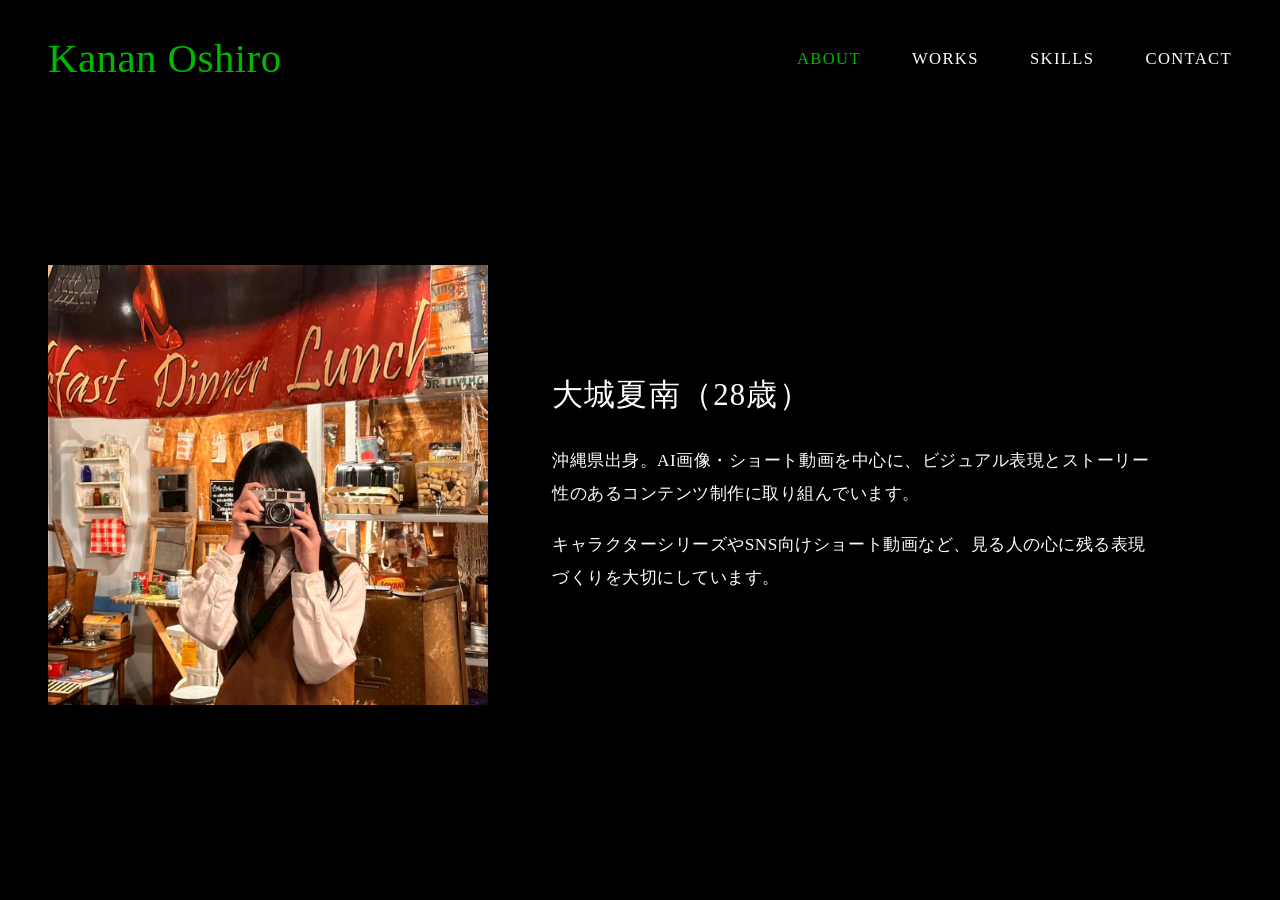
==== about.html @ edc19f33 "Initial website upload" ====
<!DOCTYPE html>
<html lang="ja">
<head>
  <meta charset="UTF-8" />
  <meta name="viewport" content="width=device-width, initial-scale=1.0" />
  <title>ABOUT | Kanan Oshiro</title>
  <link rel="stylesheet" href="style.css" />
</head>
<body>
  <header class="header">
    <a href="index.html" class="logo">Kanan Oshiro</a>
    <nav class="nav" aria-label="メインナビゲーション">
      <a href="about.html" class="active">ABOUT</a>
      <a href="works.html">WORKS</a>
      <a href="skills.html">SKILLS</a>
      <a href="contact.html">CONTACT</a>
    </nav>
  </header>

  <main class="about-main" id="about">
    <div class="about-container">
      <!-- プロフィール画像枠 -->
      <div class="about-media-box" id="aboutMediaBox">
        <img
          src="2_about\ok.jpg"
          alt="大城夏南 プロフィール画像"
          class="about-profile-img"
          onload="document.getElementById('aboutMediaBox').classList.add('has-image')"
          onerror="document.getElementById('aboutMediaBox').classList.remove('has-image')"
        />
        <div class="about-fallback">プロフィール画像</div>
      </div>

      <!-- 氏名・自己紹介文 -->
      <section class="about-content" aria-label="プロフィール紹介">
        <h1 class="about-name">大城夏南（28歳）</h1>
        <div class="about-bio">
          <p>
            沖縄県出身。AI画像・ショート動画を中心に、ビジュアル表現とストーリー性のあるコンテンツ制作に取り組んでいます。
          </p>
          <p>
            キャラクターシリーズやSNS向けショート動画など、見る人の心に残る表現づくりを大切にしています。
          </p>
        </div>
      </section>
    </div>
  </main>
</body>
</html>
---- style.css ----
:root {
  --bg-color: #000000;
  --text-color: #ffffff;
  --accent-color: #00b800;
  --placeholder-bg: #c8d2d9;
}

* {
  box-sizing: border-box;
  margin: 0;
  padding: 0;
}

body {
  background-color: var(--bg-color);
  color: var(--text-color);
  font-family: "Times New Roman", "Yu Mincho", "Hiragino Mincho ProN", Georgia, serif;
  min-height: 100vh;
  display: flex;
  flex-direction: column;
}

/* ヘッダー */
.header {
  width: 100%;
  max-width: 1280px;
  margin: 0 auto;
  padding: 36px 48px 24px;
  display: flex;
  align-items: center;
  justify-content: space-between;
  gap: 24px;
}

.logo {
  color: var(--accent-color);
  text-decoration: none;
  font-size: clamp(28px, 3.2vw, 46px);
  font-weight: 400;
  letter-spacing: 0.01em;
  line-height: 1.1;
  white-space: nowrap;
}

.nav {
  display: flex;
  align-items: center;
  gap: clamp(20px, 4vw, 56px);
  flex-wrap: wrap;
}

.nav a {
  color: var(--text-color);
  text-decoration: none;
  font-size: clamp(14px, 1.3vw, 19px);
  letter-spacing: 0.08em;
  transition: color 0.2s ease, opacity 0.2s ease;
}

.nav a:hover,
.nav a.active {
  color: var(--accent-color);
}

/* メインコンテンツ */
.main {
  flex: 1;
  width: 100%;
  max-width: 1280px;
  margin: 0 auto;
  padding: 12px 48px 48px;
  display: flex;
  align-items: center;
  justify-content: center;
}

.hero-media-box {
  position: relative;
  width: 100%;
  aspect-ratio: 16 / 9;
  max-height: 74vh;
  background-color: var(--placeholder-bg);
  overflow: hidden;
}

.hero-video {
  width: 100%;
  height: 100%;
  object-fit: cover;
  display: block;
}

/* 動画が未設定・読み込み前のフォールバック表示 */
.hero-fallback {
  position: absolute;
  inset: 0;
  display: flex;
  align-items: center;
  justify-content: center;
  color: #111111;
  font-family: "Hiragino Kaku Gothic ProN", "Yu Gothic", sans-serif;
  font-size: 18px;
  pointer-events: none;
  transition: opacity 0.3s ease;
}

.hero-media-box.has-video .hero-fallback {
  opacity: 0;
}

/* レスポンシブ対応（タブレット・スマホ） */
@media (max-width: 768px) {
  .header {
    padding: 24px 20px 16px;
    flex-direction: column;
    align-items: flex-start;
    gap: 14px;
  }

  .nav {
    gap: 18px;
  }

  .main {
    padding: 8px 20px 32px;
  }

  .hero-media-box {
    aspect-ratio: 4 / 3;
    max-height: none;
  }
}

/* ABOUTページ */
.about-main {
  flex: 1;
  width: 100%;
  max-width: 1280px;
  margin: 0 auto;
  padding: 20px 48px 56px;
  display: flex;
  align-items: center;
}

.about-container {
  width: 100%;
  display: grid;
  grid-template-columns: minmax(280px, 440px) 1fr;
  gap: clamp(32px, 5vw, 72px);
  align-items: center;
}

.about-media-box {
  position: relative;
  width: 100%;
  aspect-ratio: 1 / 1;
  background-color: var(--placeholder-bg);
  overflow: hidden;
}

.about-profile-img {
  width: 100%;
  height: 100%;
  object-fit: cover;
  display: none;
}

.about-media-box.has-image .about-profile-img {
  display: block;
}

.about-fallback {
  position: absolute;
  inset: 0;
  display: flex;
  align-items: center;
  justify-content: center;
  color: #111111;
  font-family: "Hiragino Kaku Gothic ProN", "Yu Gothic", sans-serif;
  font-size: 18px;
  pointer-events: none;
}

.about-media-box.has-image .about-fallback {
  display: none;
}

.about-content {
  display: flex;
  flex-direction: column;
  gap: 28px;
}

.about-name {
  font-size: clamp(24px, 2.4vw, 36px);
  font-weight: 400;
  line-height: 1.4;
  letter-spacing: 0.04em;
}

.about-bio {
  display: flex;
  flex-direction: column;
  gap: 18px;
  max-width: 600px;
}

.about-bio p {
  font-size: clamp(15px, 1.35vw, 19px);
  line-height: 1.9;
  letter-spacing: 0.03em;
  color: var(--text-color);
}

/* ABOUT レスポンシブ対応 */
@media (max-width: 900px) {
  .about-container {
    grid-template-columns: minmax(220px, 340px) 1fr;
    gap: 32px;
    align-items: start;
  }
}

@media (max-width: 768px) {
  .about-main {
    padding: 16px 20px 40px;
    align-items: flex-start;
  }

  .about-container {
    grid-template-columns: 1fr;
    gap: 28px;
  }

  .about-media-box {
    max-width: 340px;
  }

  .about-content {
    gap: 18px;
  }
}

/* WORKSページ */
.works-main {
  flex: 1;
  width: 100%;
  max-width: 1280px;
  margin: 0 auto;
  padding: 12px 48px 64px;
}

/* カテゴリフィルター */
.works-filter {
  display: flex;
  align-items: center;
  gap: clamp(20px, 4vw, 56px);
  flex-wrap: wrap;
  margin-bottom: 36px;
}

.filter-btn {
  background: transparent;
  border: none;
  color: var(--text-color);
  font-family: "Times New Roman", "Yu Mincho", "Hiragino Mincho ProN", Georgia, serif;
  font-size: clamp(14px, 1.2vw, 18px);
  letter-spacing: 0.08em;
  cursor: pointer;
  padding: 4px 0;
  border-bottom: 1px solid transparent;
  transition: color 0.2s ease, border-color 0.2s ease;
}

.filter-btn:hover {
  color: var(--accent-color);
}

.filter-btn.active {
  border-bottom-color: var(--text-color);
}

/* ギャラリー一覧（縦長・横長・正方形を同じサイズ感＆枠なしで全体表示） */
.works-gallery {
  display: grid;
  grid-template-columns: repeat(2, minmax(0, 1fr));
  gap: clamp(24px, 3.5vw, 48px);
}

.work-card {
  display: block;
  width: 100%;
  background: transparent;
  border: none;
  padding: 0;
  cursor: pointer;
  text-align: left;
  transition: transform 0.25s ease, opacity 0.25s ease;
}

.work-card:hover {
  transform: translateY(-4px);
}

.work-card-stage {
  position: relative;
  width: 100%;
  aspect-ratio: 4 / 3;
  background-color: var(--placeholder-bg);
  overflow: hidden;
  display: flex;
  align-items: center;
  justify-content: center;
}

/* 画像が読み込まれた後は黒背景に切り替え、枠なしで全体表示 */
.work-card-stage.has-media {
  background-color: var(--bg-color);
}

.work-card-media {
  max-width: 100%;
  max-height: 100%;
  width: auto;
  height: auto;
  object-fit: contain;
  display: none;
}

.work-card-stage.has-media .work-card-media {
  display: block;
}

.work-card-fallback {
  position: absolute;
  inset: 0;
  display: flex;
  align-items: center;
  justify-content: center;
  color: #111111;
  font-family: "Hiragino Kaku Gothic ProN", "Yu Gothic", sans-serif;
  font-size: 18px;
  pointer-events: none;
}

.work-card-stage.has-media .work-card-fallback {
  display: none;
}

/* 作品詳細ポップアップ */
.work-modal {
  position: fixed;
  inset: 0;
  z-index: 100;
  display: none;
  align-items: center;
  justify-content: center;
  padding: 24px;
}

.work-modal.is-open {
  display: flex;
}

.work-modal-backdrop {
  position: fixed;
  inset: 0;
  background-color: rgba(0, 0, 0, 0.85);
}

.work-modal-content {
  position: relative;
  z-index: 1;
  width: 100%;
  max-width: 960px;
  max-height: 90vh;
  overflow-y: auto;
  background-color: #0d0d0d;
  border: 1px solid #2b2b2b;
  padding: 32px;
  display: grid;
  grid-template-columns: 1.25fr 1fr;
  gap: 32px;
  align-items: center;
}

.work-modal-close {
  position: absolute;
  top: 14px;
  right: 18px;
  background: transparent;
  border: none;
  color: var(--text-color);
  font-size: 32px;
  line-height: 1;
  cursor: pointer;
  transition: color 0.2s ease;
}

.work-modal-close:hover {
  color: var(--accent-color);
}

.work-modal-media {
  width: 100%;
  max-height: 68vh;
  background-color: var(--bg-color);
  display: flex;
  align-items: center;
  justify-content: center;
  overflow: hidden;
}

.work-modal-media img,
.work-modal-media video {
  max-width: 100%;
  max-height: 68vh;
  width: auto;
  height: auto;
  object-fit: contain;
  display: block;
}

.work-modal-placeholder {
  width: 100%;
  aspect-ratio: 4 / 3;
  background-color: var(--placeholder-bg);
  color: #111111;
  font-family: "Hiragino Kaku Gothic ProN", "Yu Gothic", sans-serif;
  display: flex;
  align-items: center;
  justify-content: center;
  padding: 16px;
  text-align: center;
}

.work-modal-info {
  display: flex;
  flex-direction: column;
  gap: 14px;
}

.work-modal-category {
  color: var(--accent-color);
  font-size: 13px;
  letter-spacing: 0.12em;
}

.work-modal-title {
  font-size: clamp(20px, 2vw, 28px);
  font-weight: 400;
  line-height: 1.4;
}

.work-modal-meta {
  font-size: 14px;
  color: #b8c2c8;
  letter-spacing: 0.04em;
}

.work-modal-desc {
  font-size: 15px;
  line-height: 1.85;
  color: var(--text-color);
  white-space: pre-line;
}

/* WORKS レスポンシブ対応 */
@media (max-width: 860px) {
  .work-modal-content {
    grid-template-columns: 1fr;
    padding: 24px 20px;
    gap: 20px;
  }
}

@media (max-width: 768px) {
  .works-main {
    padding: 8px 20px 48px;
  }

  .works-filter {
    gap: 16px;
    margin-bottom: 24px;
  }

  .works-gallery {
    grid-template-columns: 1fr;
    gap: 24px;
  }
}

/* WEB DESIGN サムネイル縮小プレビュー */
.work-card-web-preview {
  position: relative;
  width: 100%;
  height: 100%;
  overflow: hidden;
  background-color: #e0e0e0;
  pointer-events: none; /* サムネイルクリック時にポップアップが開くようにする */
}

.work-card-web-preview iframe {
  position: absolute;
  top: 0;
  left: 0;
  width: 1280px;
  height: 960px;
  border: none;
  transform-origin: top left;
}

/* ポップアップ内のWebサイト表示 */
.work-modal-web-wrap {
  width: 100%;
  display: flex;
  flex-direction: column;
  gap: 12px;
}

.work-modal-web-wrap iframe {
  width: 100%;
  height: 56vh;
  border: 1px solid #2b2b2b;
  background-color: #ffffff;
}

.work-modal-web-link {
  align-self: flex-end;
  color: var(--accent-color);
  text-decoration: none;
  font-size: 14px;
  letter-spacing: 0.04em;
}

.work-modal-web-link:hover {
  text-decoration: underline;
}

/* SKILLSページ */
.skills-main {
  flex: 1;
  width: 100%;
  max-width: 1120px;
  margin: 0 auto;
  padding: 20px 48px 72px;
  display: flex;
  flex-direction: column;
  gap: 64px;
}

.skills-section {
  width: 100%;
}

.skills-heading {
  text-align: center;
  font-size: clamp(20px, 2vw, 28px);
  font-weight: 400;
  letter-spacing: 0.08em;
  margin-bottom: 44px;
}

.skills-grid {
  display: grid;
  grid-template-columns: repeat(2, minmax(0, 1fr));
  column-gap: clamp(32px, 5vw, 72px);
  row-gap: 40px;
}

.skill-item {
  display: flex;
  align-items: flex-start;
  gap: 24px;
}

.skill-icon-box {
  flex-shrink: 0;
  width: 84px;
  height: 84px;
  display: flex;
  align-items: center;
  justify-content: center;
}

.skill-icon-box img {
  width: 100%;
  height: 100%;
  object-fit: contain;
  display: block;
}

.skill-info {
  display: flex;
  flex-direction: column;
  gap: 8px;
}

.skill-name {
  font-size: clamp(20px, 1.8vw, 26px);
  font-weight: 400;
  line-height: 1.3;
  letter-spacing: 0.02em;
}

.skill-desc {
  font-size: clamp(14px, 1.15vw, 16px);
  line-height: 1.75;
  color: var(--text-color);
}

/* SKILLS レスポンシブ対応 */
@media (max-width: 860px) {
  .skills-grid {
    grid-template-columns: 1fr;
    row-gap: 32px;
  }
}

@media (max-width: 768px) {
  .skills-main {
    padding: 16px 20px 56px;
    gap: 48px;
  }

  .skills-heading {
    margin-bottom: 32px;
  }

  .skill-item {
    gap: 18px;
  }

  .skill-icon-box {
    width: 68px;
    height: 68px;
  }
}

/* CONTACTページ（シンプル版） */
.contact-main {
  flex: 1;
  width: 100%;
  max-width: 1120px;
  margin: 0 auto;
  padding: 24px 48px 72px;
  display: flex;
  align-items: center;
}

.contact-simple {
  width: 100%;
  max-width: 680px;
  display: flex;
  flex-direction: column;
  gap: 32px;
}

.contact-heading {
  font-size: clamp(24px, 2.4vw, 36px);
  font-weight: 400;
  letter-spacing: 0.08em;
  color: var(--accent-color);
}

.contact-lead {
  font-size: clamp(15px, 1.25vw, 18px);
  line-height: 1.9;
  color: var(--text-color);
}

.contact-block {
  display: flex;
  flex-direction: column;
  gap: 10px;
}

.contact-label {
  font-size: 13px;
  letter-spacing: 0.14em;
  color: #a8b2b8;
}

.contact-mail-row {
  display: flex;
  align-items: center;
  gap: 16px;
  flex-wrap: wrap;
}

.contact-mail-link {
  color: var(--text-color);
  text-decoration: none;
  font-size: clamp(18px, 1.7vw, 24px);
  border-bottom: 1px solid #444444;
  padding-bottom: 3px;
  transition: color 0.2s ease, border-color 0.2s ease;
}

.contact-mail-link:hover {
  color: var(--accent-color);
  border-bottom-color: var(--accent-color);
}

.copy-mail-btn {
  background: transparent;
  border: 1px solid #555555;
  color: var(--text-color);
  font-family: "Hiragino Kaku Gothic ProN", "Yu Gothic", sans-serif;
  font-size: 13px;
  padding: 6px 14px;
  cursor: pointer;
  transition: border-color 0.2s ease, color 0.2s ease;
}

.copy-mail-btn:hover {
  border-color: var(--accent-color);
  color: var(--accent-color);
}

.copy-feedback {
  min-height: 20px;
  font-size: 13px;
  color: var(--accent-color);
  font-family: "Hiragino Kaku Gothic ProN", "Yu Gothic", sans-serif;
}

.contact-links {
  list-style: none;
  display: flex;
  gap: 24px;
  flex-wrap: wrap;
}

.contact-links a {
  color: var(--text-color);
  text-decoration: none;
  font-size: 16px;
  letter-spacing: 0.04em;
  transition: color 0.2s ease;
}

.contact-links a:hover {
  color: var(--accent-color);
}

/* CONTACT レスポンシブ対応 */
@media (max-width: 768px) {
  .contact-main {
    padding: 16px 20px 56px;
    align-items: flex-start;
  }

  .contact-simple {
    gap: 26px;
  }
}
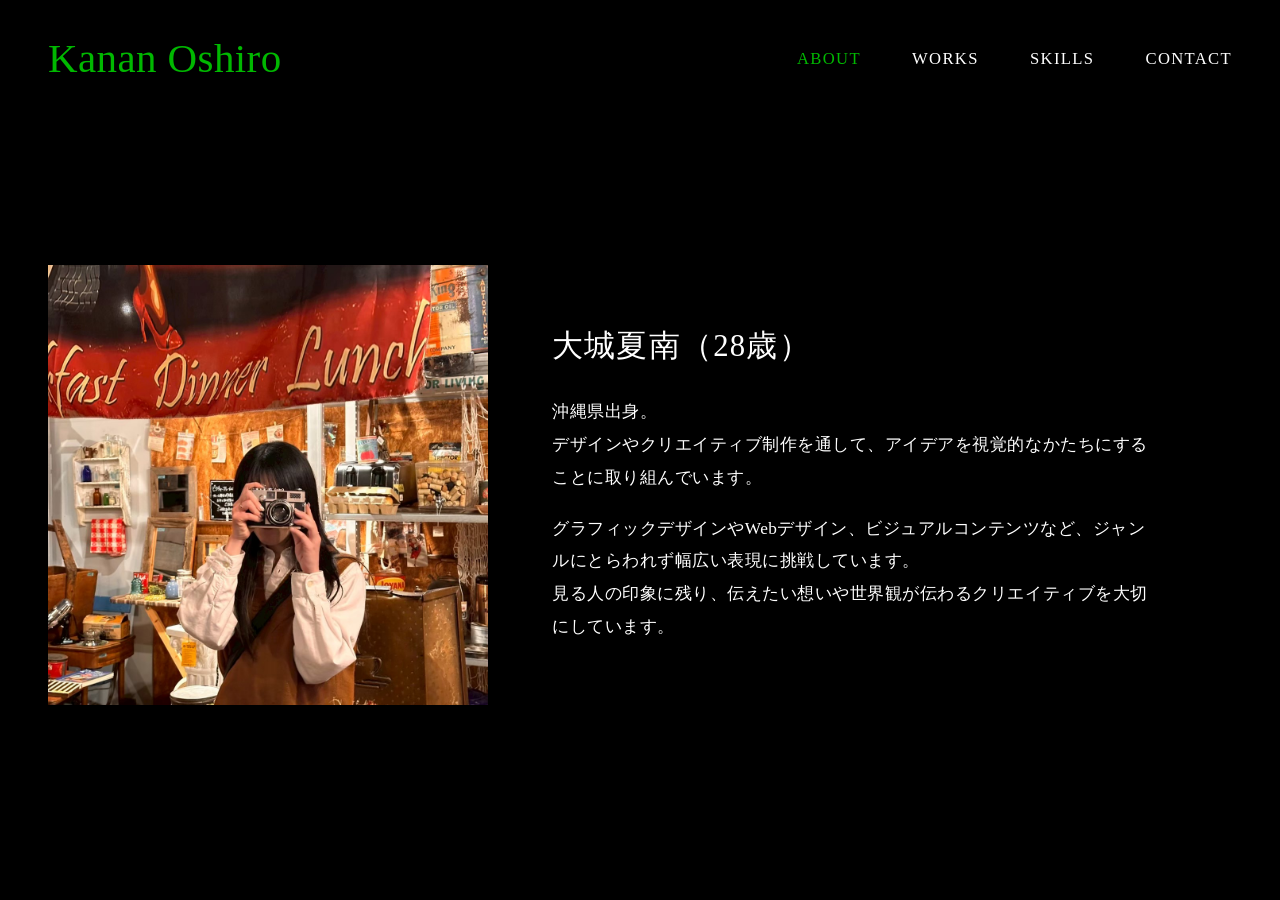
==== commit 062d81df: "Add files via upload" ====
--- a/about.html
+++ b/about.html
@@ -1,49 +1,49 @@
-<!DOCTYPE html>
-<html lang="ja">
-<head>
-  <meta charset="UTF-8" />
-  <meta name="viewport" content="width=device-width, initial-scale=1.0" />
-  <title>ABOUT | Kanan Oshiro</title>
-  <link rel="stylesheet" href="style.css" />
-</head>
-<body>
-  <header class="header">
-    <a href="index.html" class="logo">Kanan Oshiro</a>
-    <nav class="nav" aria-label="メインナビゲーション">
-      <a href="about.html" class="active">ABOUT</a>
-      <a href="works.html">WORKS</a>
-      <a href="skills.html">SKILLS</a>
-      <a href="contact.html">CONTACT</a>
-    </nav>
-  </header>
-
-  <main class="about-main" id="about">
-    <div class="about-container">
-      <!-- プロフィール画像枠 -->
-      <div class="about-media-box" id="aboutMediaBox">
-        <img
-          src="2_about\ok.jpg"
-          alt="大城夏南 プロフィール画像"
-          class="about-profile-img"
-          onload="document.getElementById('aboutMediaBox').classList.add('has-image')"
-          onerror="document.getElementById('aboutMediaBox').classList.remove('has-image')"
-        />
-        <div class="about-fallback">プロフィール画像</div>
-      </div>
-
-      <!-- 氏名・自己紹介文 -->
-      <section class="about-content" aria-label="プロフィール紹介">
-        <h1 class="about-name">大城夏南（28歳）</h1>
-        <div class="about-bio">
-          <p>
-            沖縄県出身。AI画像・ショート動画を中心に、ビジュアル表現とストーリー性のあるコンテンツ制作に取り組んでいます。
-          </p>
-          <p>
-            キャラクターシリーズやSNS向けショート動画など、見る人の心に残る表現づくりを大切にしています。
-          </p>
-        </div>
-      </section>
-    </div>
-  </main>
-</body>
+<!DOCTYPE html>
+<html lang="ja">
+<head>
+  <meta charset="UTF-8" />
+  <meta name="viewport" content="width=device-width, initial-scale=1.0" />
+  <title>ABOUT | Kanan Oshiro</title>
+  <link rel="stylesheet" href="style.css" />
+</head>
+<body>
+  <header class="header">
+    <a href="index.html" class="logo">Kanan Oshiro</a>
+    <nav class="nav" aria-label="メインナビゲーション">
+      <a href="about.html" class="active">ABOUT</a>
+      <a href="works.html">WORKS</a>
+      <a href="skills.html">SKILLS</a>
+      <a href="contact.html">CONTACT</a>
+    </nav>
+  </header>
+
+  <main class="about-main" id="about">
+    <div class="about-container">
+      <!-- プロフィール画像枠 -->
+      <div class="about-media-box" id="aboutMediaBox">
+        <img
+          src="2_about\ok.jpg"
+          alt="大城夏南 プロフィール画像"
+          class="about-profile-img"
+          onload="document.getElementById('aboutMediaBox').classList.add('has-image')"
+          onerror="document.getElementById('aboutMediaBox').classList.remove('has-image')"
+        />
+        <div class="about-fallback">プロフィール画像</div>
+      </div>
+
+      <!-- 氏名・自己紹介文 -->
+      <section class="about-content" aria-label="プロフィール紹介">
+        <h1 class="about-name">大城夏南（28歳）</h1>
+        <div class="about-bio">
+          <p>
+            沖縄県出身。<br>デザインやクリエイティブ制作を通して、アイデアを視覚的なかたちにすることに取り組んでいます。
+          </p>
+          <p>
+            グラフィックデザインやWebデザイン、ビジュアルコンテンツなど、ジャンルにとらわれず幅広い表現に挑戦しています。<br>見る人の印象に残り、伝えたい想いや世界観が伝わるクリエイティブを大切にしています。
+          </p>
+        </div>
+      </section>
+    </div>
+  </main>
+</body>
 </html>
